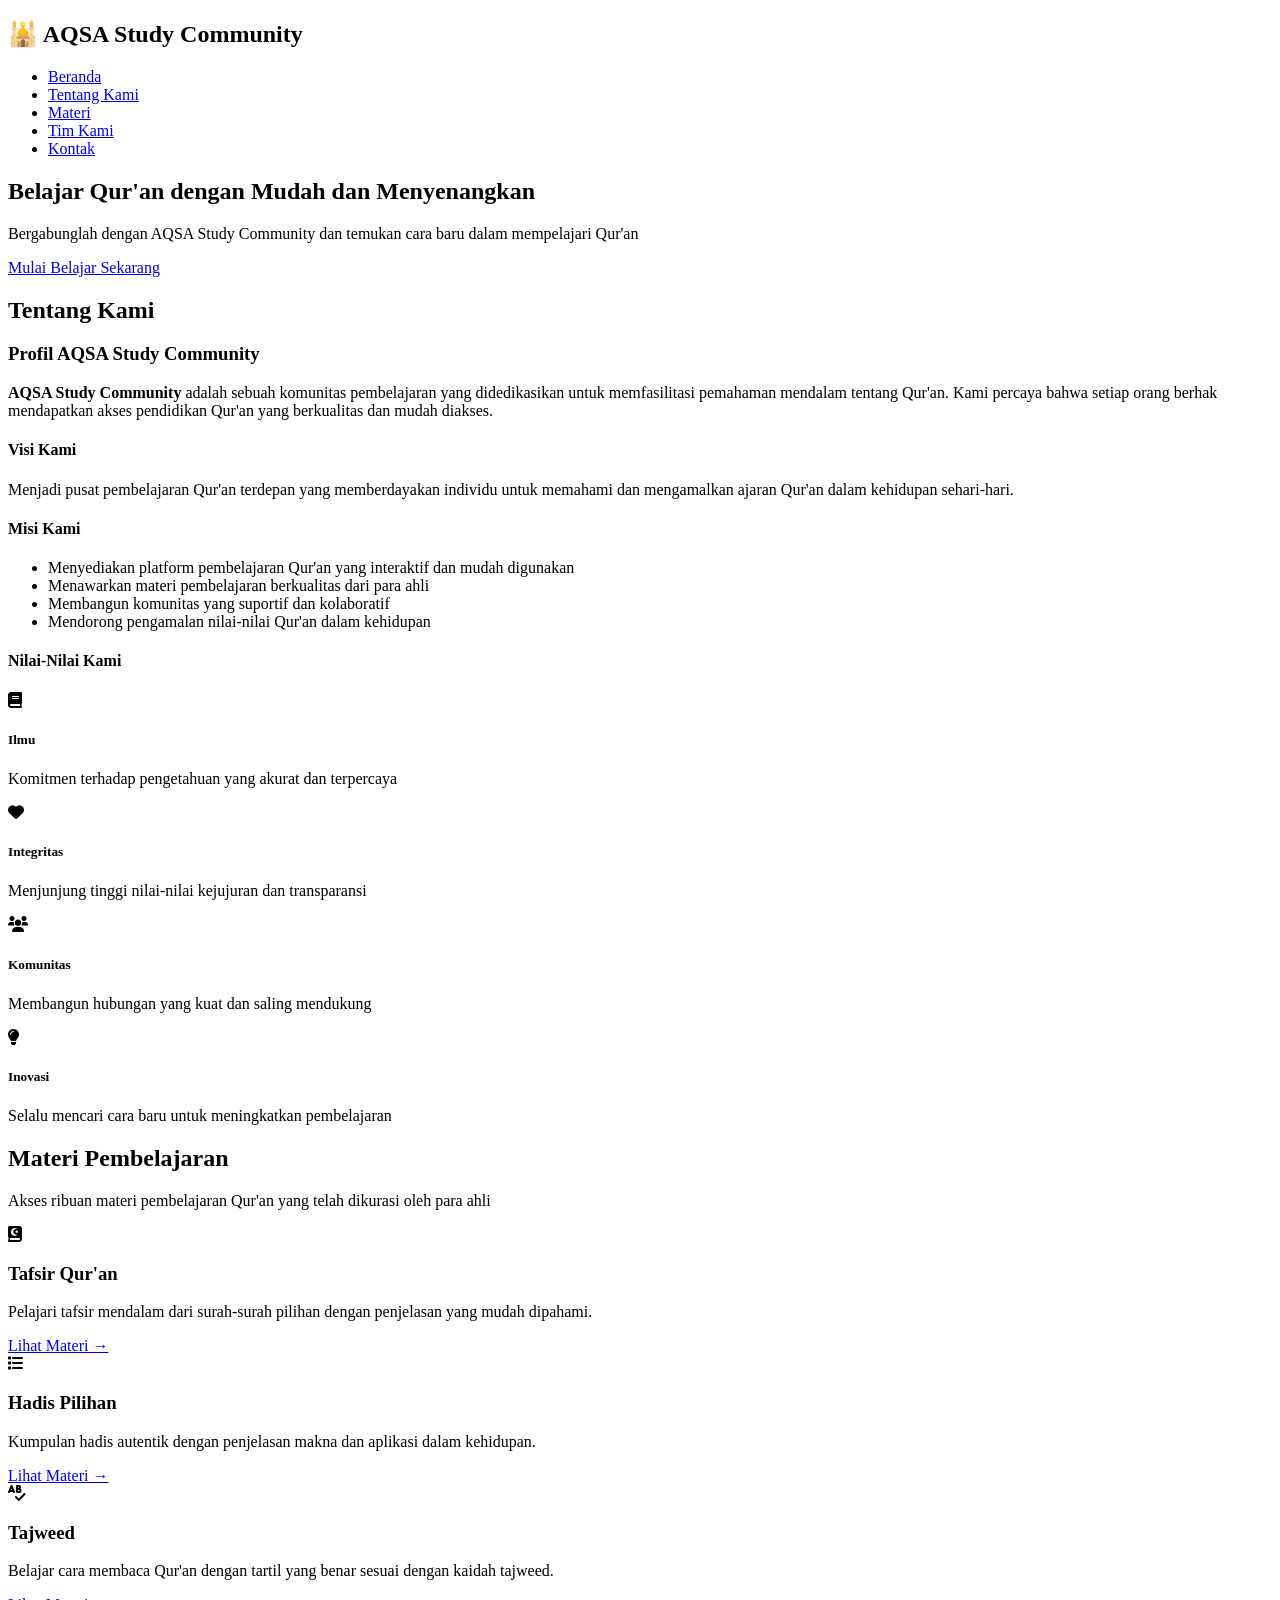
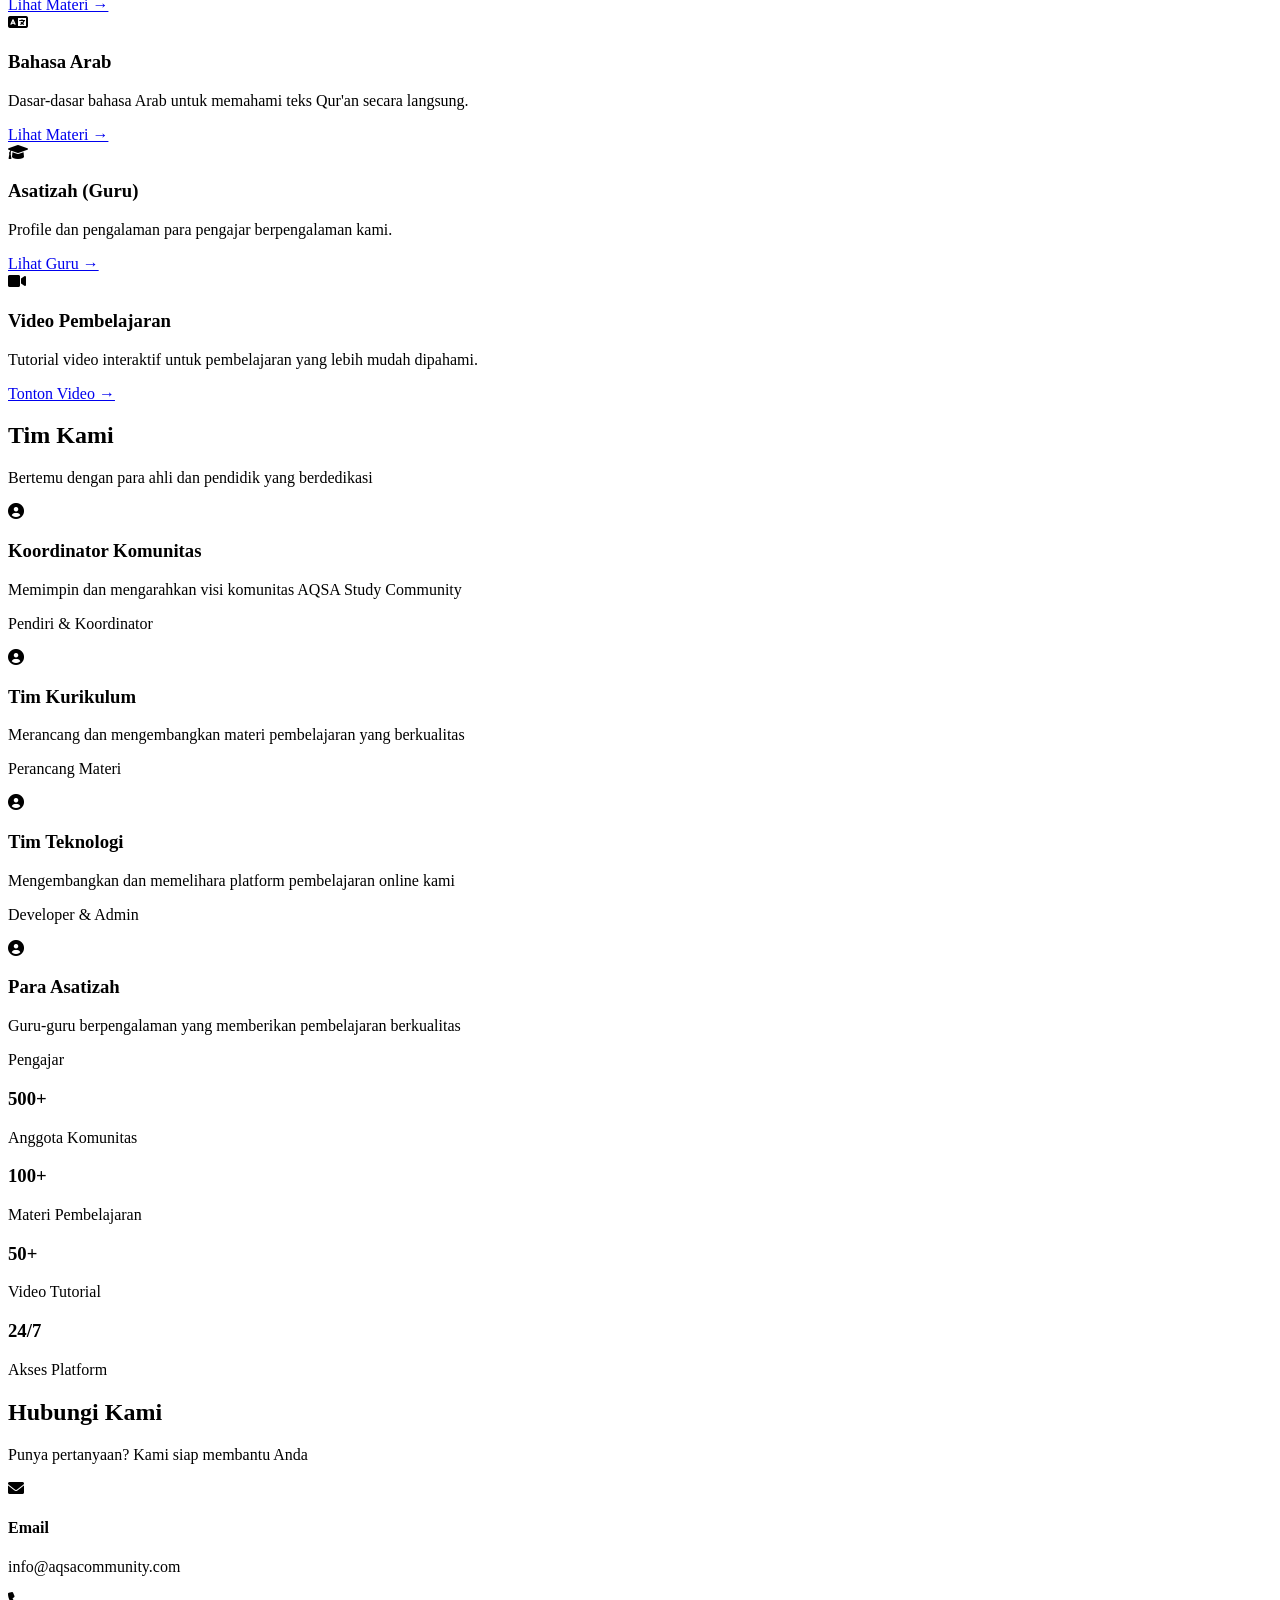
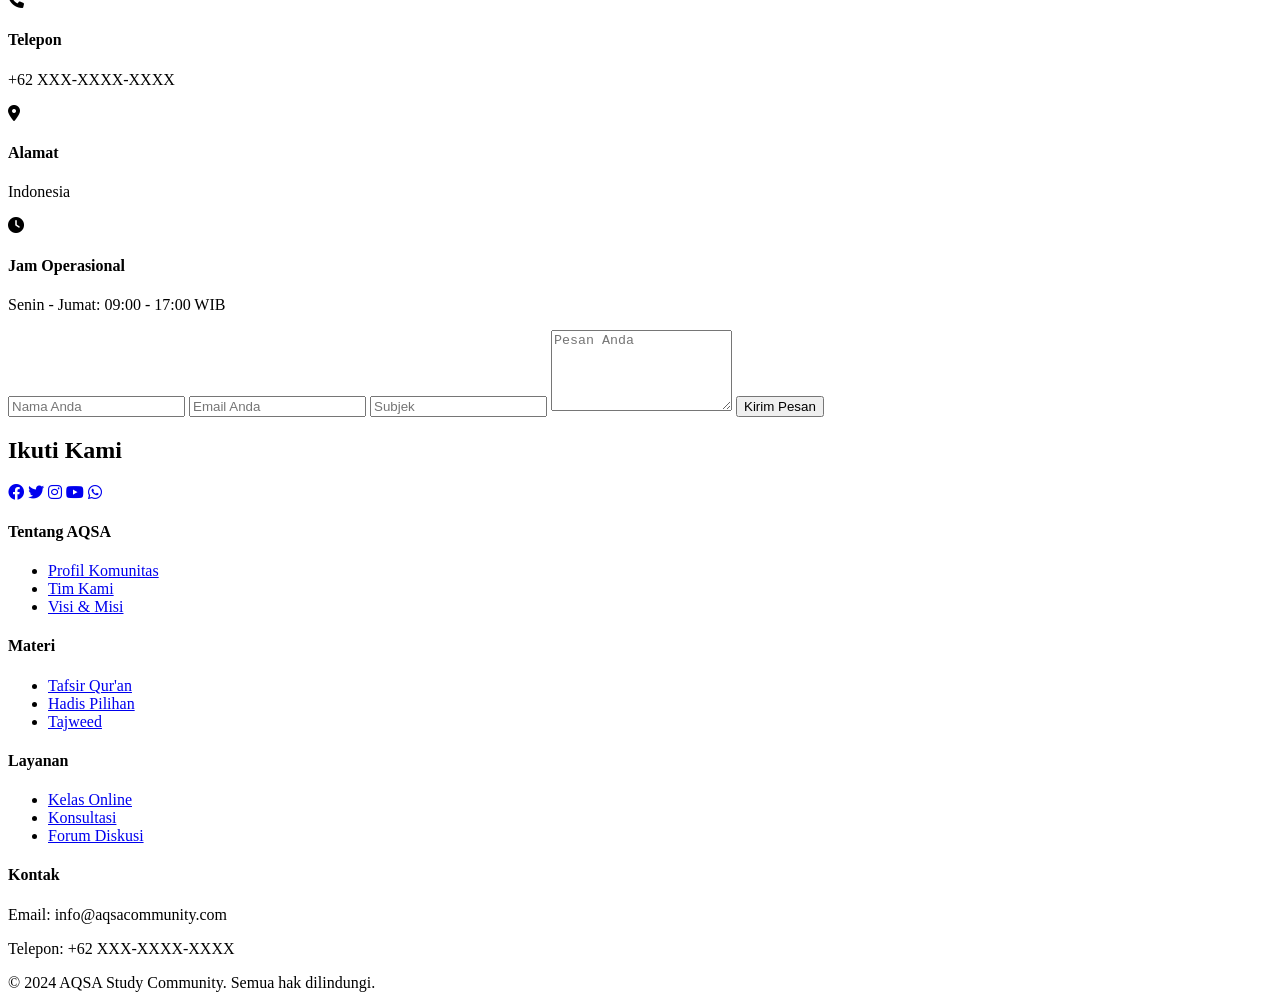
==== index.html @ 03cee6c9 "Create main homepage for Qur'an Learning website" ====
<!DOCTYPE html>
<html lang="id">
<head>
    <meta charset="UTF-8">
    <meta name="viewport" content="width=device-width, initial-scale=1.0">
    <title>AQSA Study Community - Platform Pembelajaran Qur'an</title>
    <link rel="stylesheet" href="styles.css">
    <link rel="stylesheet" href="https://cdnjs.cloudflare.com/ajax/libs/font-awesome/6.0.0/css/all.min.css">
</head>
<body>
    <!-- Navigation -->
    <nav class="navbar">
        <div class="container">
            <div class="logo">
                <h1>🕌 AQSA Study Community</h1>
            </div>
            <ul class="nav-links">
                <li><a href="#home">Beranda</a></li>
                <li><a href="#tentang">Tentang Kami</a></li>
                <li><a href="#materi">Materi</a></li>
                <li><a href="#tim">Tim Kami</a></li>
                <li><a href="#kontak">Kontak</a></li>
            </ul>
            <div class="hamburger">
                <span></span>
                <span></span>
                <span></span>
            </div>
        </div>
    </nav>

    <!-- Hero Section -->
    <section id="home" class="hero">
        <div class="hero-content">
            <h2>Belajar Qur'an dengan Mudah dan Menyenangkan</h2>
            <p>Bergabunglah dengan AQSA Study Community dan temukan cara baru dalam mempelajari Qur'an</p>
            <a href="#materi" class="cta-button">Mulai Belajar Sekarang</a>
        </div>
    </section>

    <!-- About Section -->
    <section id="tentang" class="about">
        <div class="container">
            <h2>Tentang Kami</h2>
            <div class="about-content">
                <div class="about-text">
                    <h3>Profil AQSA Study Community</h3>
                    <p><strong>AQSA Study Community</strong> adalah sebuah komunitas pembelajaran yang didedikasikan untuk memfasilitasi pemahaman mendalam tentang Qur'an. Kami percaya bahwa setiap orang berhak mendapatkan akses pendidikan Qur'an yang berkualitas dan mudah diakses.</p>
                    
                    <h4>Visi Kami</h4>
                    <p>Menjadi pusat pembelajaran Qur'an terdepan yang memberdayakan individu untuk memahami dan mengamalkan ajaran Qur'an dalam kehidupan sehari-hari.</p>
                    
                    <h4>Misi Kami</h4>
                    <ul>
                        <li>Menyediakan platform pembelajaran Qur'an yang interaktif dan mudah digunakan</li>
                        <li>Menawarkan materi pembelajaran berkualitas dari para ahli</li>
                        <li>Membangun komunitas yang suportif dan kolaboratif</li>
                        <li>Mendorong pengamalan nilai-nilai Qur'an dalam kehidupan</li>
                    </ul>

                    <h4>Nilai-Nilai Kami</h4>
                    <div class="values-grid">
                        <div class="value-card">
                            <i class="fas fa-book"></i>
                            <h5>Ilmu</h5>
                            <p>Komitmen terhadap pengetahuan yang akurat dan terpercaya</p>
                        </div>
                        <div class="value-card">
                            <i class="fas fa-heart"></i>
                            <h5>Integritas</h5>
                            <p>Menjunjung tinggi nilai-nilai kejujuran dan transparansi</p>
                        </div>
                        <div class="value-card">
                            <i class="fas fa-users"></i>
                            <h5>Komunitas</h5>
                            <p>Membangun hubungan yang kuat dan saling mendukung</p>
                        </div>
                        <div class="value-card">
                            <i class="fas fa-lightbulb"></i>
                            <h5>Inovasi</h5>
                            <p>Selalu mencari cara baru untuk meningkatkan pembelajaran</p>
                        </div>
                    </div>
                </div>
            </div>
        </div>
    </section>

    <!-- Materials Section -->
    <section id="materi" class="materials">
        <div class="container">
            <h2>Materi Pembelajaran</h2>
            <p class="section-subtitle">Akses ribuan materi pembelajaran Qur'an yang telah dikurasi oleh para ahli</p>
            
            <div class="materials-grid">
                <div class="material-card">
                    <div class="material-icon">
                        <i class="fas fa-quran"></i>
                    </div>
                    <h3>Tafsir Qur'an</h3>
                    <p>Pelajari tafsir mendalam dari surah-surah pilihan dengan penjelasan yang mudah dipahami.</p>
                    <a href="materials/tafsir.html" class="material-link">Lihat Materi →</a>
                </div>

                <div class="material-card">
                    <div class="material-icon">
                        <i class="fas fa-list"></i>
                    </div>
                    <h3>Hadis Pilihan</h3>
                    <p>Kumpulan hadis autentik dengan penjelasan makna dan aplikasi dalam kehidupan.</p>
                    <a href="materials/hadis.html" class="material-link">Lihat Materi →</a>
                </div>

                <div class="material-card">
                    <div class="material-icon">
                        <i class="fas fa-spell-check"></i>
                    </div>
                    <h3>Tajweed</h3>
                    <p>Belajar cara membaca Qur'an dengan tartil yang benar sesuai dengan kaidah tajweed.</p>
                    <a href="materials/tajweed.html" class="material-link">Lihat Materi →</a>
                </div>

                <div class="material-card">
                    <div class="material-icon">
                        <i class="fas fa-language"></i>
                    </div>
                    <h3>Bahasa Arab</h3>
                    <p>Dasar-dasar bahasa Arab untuk memahami teks Qur'an secara langsung.</p>
                    <a href="materials/arabic.html" class="material-link">Lihat Materi →</a>
                </div>

                <div class="material-card">
                    <div class="material-icon">
                        <i class="fas fa-graduation-cap"></i>
                    </div>
                    <h3>Asatizah (Guru)</h3>
                    <p>Profile dan pengalaman para pengajar berpengalaman kami.</p>
                    <a href="materials/teachers.html" class="material-link">Lihat Guru →</a>
                </div>

                <div class="material-card">
                    <div class="material-icon">
                        <i class="fas fa-video"></i>
                    </div>
                    <h3>Video Pembelajaran</h3>
                    <p>Tutorial video interaktif untuk pembelajaran yang lebih mudah dipahami.</p>
                    <a href="materials/videos.html" class="material-link">Tonton Video →</a>
                </div>
            </div>
        </div>
    </section>

    <!-- Team Section -->
    <section id="tim" class="team">
        <div class="container">
            <h2>Tim Kami</h2>
            <p class="section-subtitle">Bertemu dengan para ahli dan pendidik yang berdedikasi</p>
            
            <div class="team-grid">
                <div class="team-card">
                    <div class="team-member-image">
                        <i class="fas fa-user-circle"></i>
                    </div>
                    <h3>Koordinator Komunitas</h3>
                    <p>Memimpin dan mengarahkan visi komunitas AQSA Study Community</p>
                    <p class="role">Pendiri & Koordinator</p>
                </div>

                <div class="team-card">
                    <div class="team-member-image">
                        <i class="fas fa-user-circle"></i>
                    </div>
                    <h3>Tim Kurikulum</h3>
                    <p>Merancang dan mengembangkan materi pembelajaran yang berkualitas</p>
                    <p class="role">Perancang Materi</p>
                </div>

                <div class="team-card">
                    <div class="team-member-image">
                        <i class="fas fa-user-circle"></i>
                    </div>
                    <h3>Tim Teknologi</h3>
                    <p>Mengembangkan dan memelihara platform pembelajaran online kami</p>
                    <p class="role">Developer & Admin</p>
                </div>

                <div class="team-card">
                    <div class="team-member-image">
                        <i class="fas fa-user-circle"></i>
                    </div>
                    <h3>Para Asatizah</h3>
                    <p>Guru-guru berpengalaman yang memberikan pembelajaran berkualitas</p>
                    <p class="role">Pengajar</p>
                </div>
            </div>
        </div>
    </section>

    <!-- Statistics Section -->
    <section class="statistics">
        <div class="container">
            <div class="stat-item">
                <h3>500+</h3>
                <p>Anggota Komunitas</p>
            </div>
            <div class="stat-item">
                <h3>100+</h3>
                <p>Materi Pembelajaran</p>
            </div>
            <div class="stat-item">
                <h3>50+</h3>
                <p>Video Tutorial</p>
            </div>
            <div class="stat-item">
                <h3>24/7</h3>
                <p>Akses Platform</p>
            </div>
        </div>
    </section>

    <!-- Contact Section -->
    <section id="kontak" class="contact">
        <div class="container">
            <h2>Hubungi Kami</h2>
            <p class="section-subtitle">Punya pertanyaan? Kami siap membantu Anda</p>
            
            <div class="contact-content">
                <div class="contact-info">
                    <div class="contact-item">
                        <i class="fas fa-envelope"></i>
                        <div>
                            <h4>Email</h4>
                            <p>info@aqsacommunity.com</p>
                        </div>
                    </div>

                    <div class="contact-item">
                        <i class="fas fa-phone"></i>
                        <div>
                            <h4>Telepon</h4>
                            <p>+62 XXX-XXXX-XXXX</p>
                        </div>
                    </div>

                    <div class="contact-item">
                        <i class="fas fa-map-marker-alt"></i>
                        <div>
                            <h4>Alamat</h4>
                            <p>Indonesia</p>
                        </div>
                    </div>

                    <div class="contact-item">
                        <i class="fas fa-clock"></i>
                        <div>
                            <h4>Jam Operasional</h4>
                            <p>Senin - Jumat: 09:00 - 17:00 WIB</p>
                        </div>
                    </div>
                </div>

                <form class="contact-form">
                    <input type="text" placeholder="Nama Anda" required>
                    <input type="email" placeholder="Email Anda" required>
                    <input type="text" placeholder="Subjek">
                    <textarea placeholder="Pesan Anda" rows="5" required></textarea>
                    <button type="submit" class="submit-btn">Kirim Pesan</button>
                </form>
            </div>
        </div>
    </section>

    <!-- Social Media Section -->
    <section class="social-media">
        <div class="container">
            <h2>Ikuti Kami</h2>
            <div class="social-links">
                <a href="#" class="social-link facebook"><i class="fab fa-facebook"></i></a>
                <a href="#" class="social-link twitter"><i class="fab fa-twitter"></i></a>
                <a href="#" class="social-link instagram"><i class="fab fa-instagram"></i></a>
                <a href="#" class="social-link youtube"><i class="fab fa-youtube"></i></a>
                <a href="#" class="social-link whatsapp"><i class="fab fa-whatsapp"></i></a>
            </div>
        </div>
    </section>

    <!-- Footer -->
    <footer class="footer">
        <div class="container">
            <div class="footer-content">
                <div class="footer-section">
                    <h4>Tentang AQSA</h4>
                    <ul>
                        <li><a href="#tentang">Profil Komunitas</a></li>
                        <li><a href="#tim">Tim Kami</a></li>
                        <li><a href="#">Visi & Misi</a></li>
                    </ul>
                </div>

                <div class="footer-section">
                    <h4>Materi</h4>
                    <ul>
                        <li><a href="materials/tafsir.html">Tafsir Qur'an</a></li>
                        <li><a href="materials/hadis.html">Hadis Pilihan</a></li>
                        <li><a href="materials/tajweed.html">Tajweed</a></li>
                    </ul>
                </div>

                <div class="footer-section">
                    <h4>Layanan</h4>
                    <ul>
                        <li><a href="#">Kelas Online</a></li>
                        <li><a href="#">Konsultasi</a></li>
                        <li><a href="#">Forum Diskusi</a></li>
                    </ul>
                </div>

                <div class="footer-section">
                    <h4>Kontak</h4>
                    <p>Email: info@aqsacommunity.com</p>
                    <p>Telepon: +62 XXX-XXXX-XXXX</p>
                </div>
            </div>

            <div class="footer-bottom">
                <p>&copy; 2024 AQSA Study Community. Semua hak dilindungi.</p>
            </div>
        </div>
    </footer>

    <script src="script.js"></script>
</body>
</html>
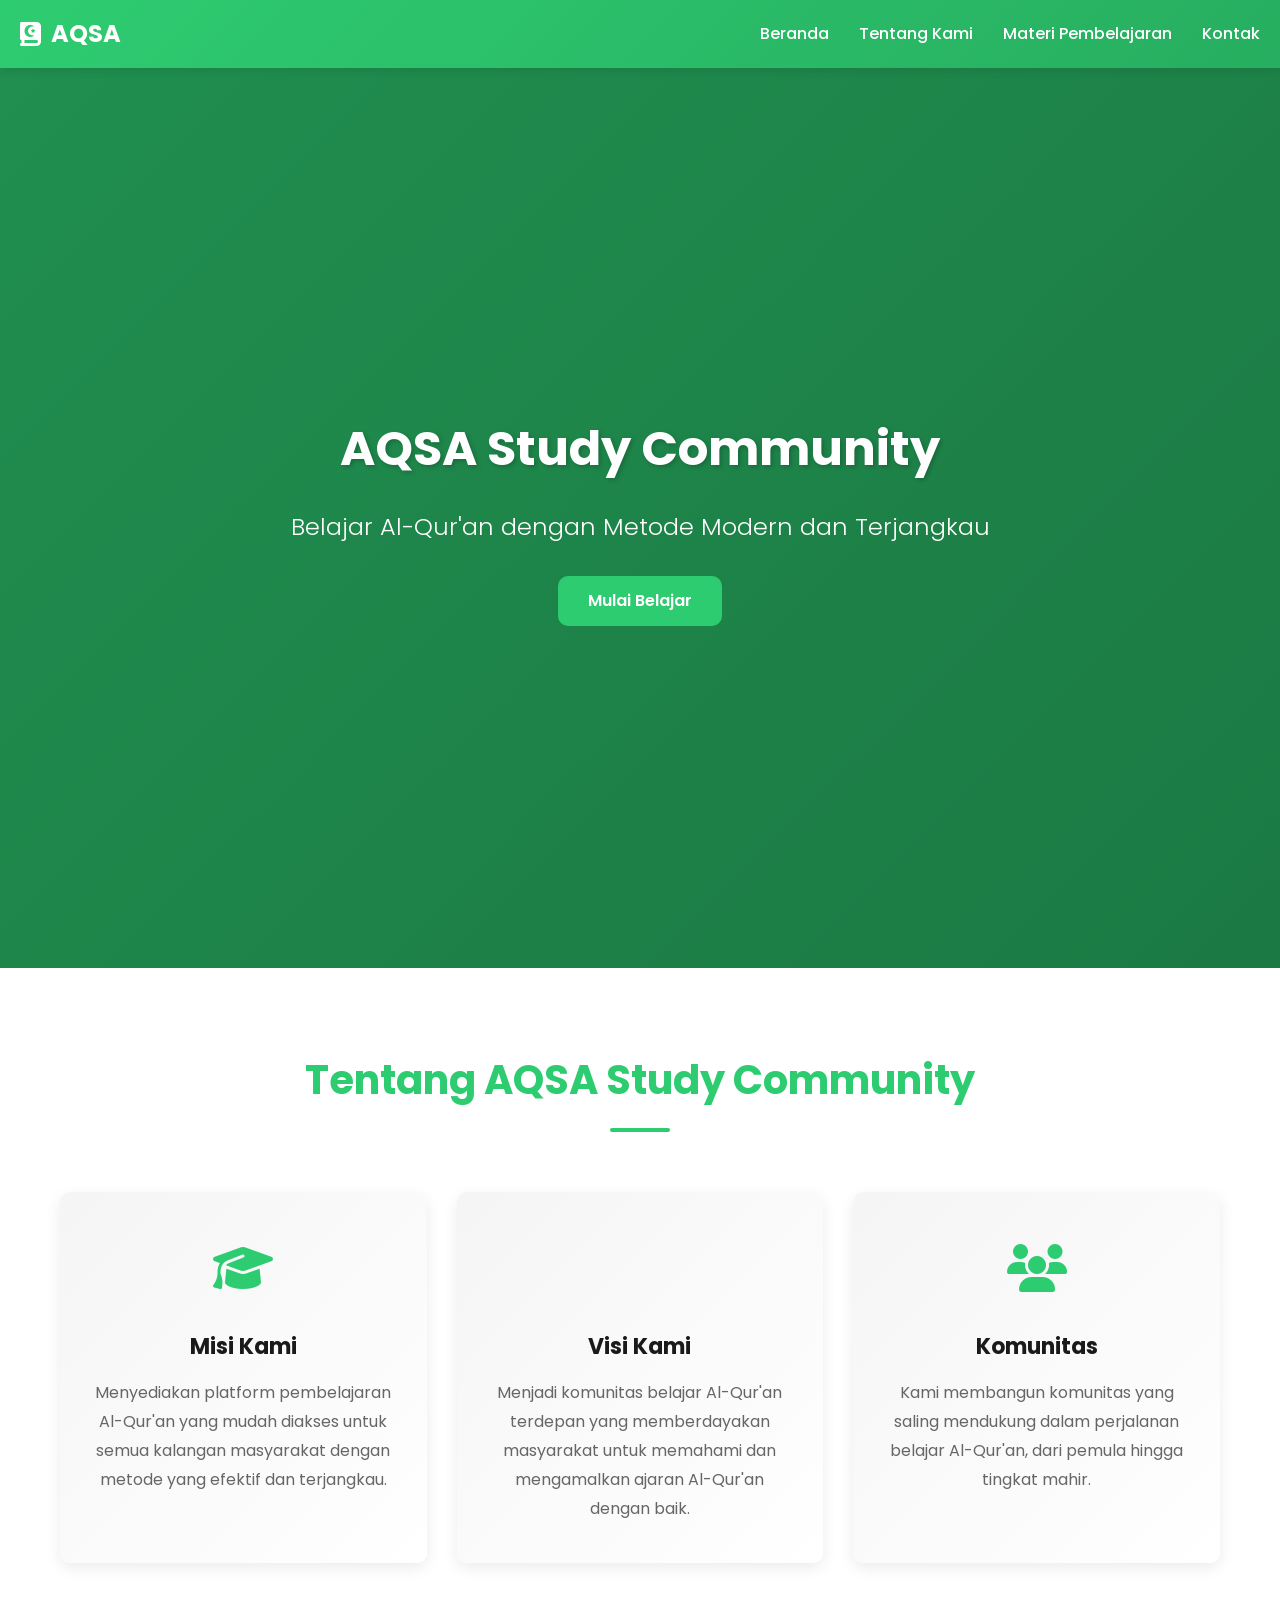
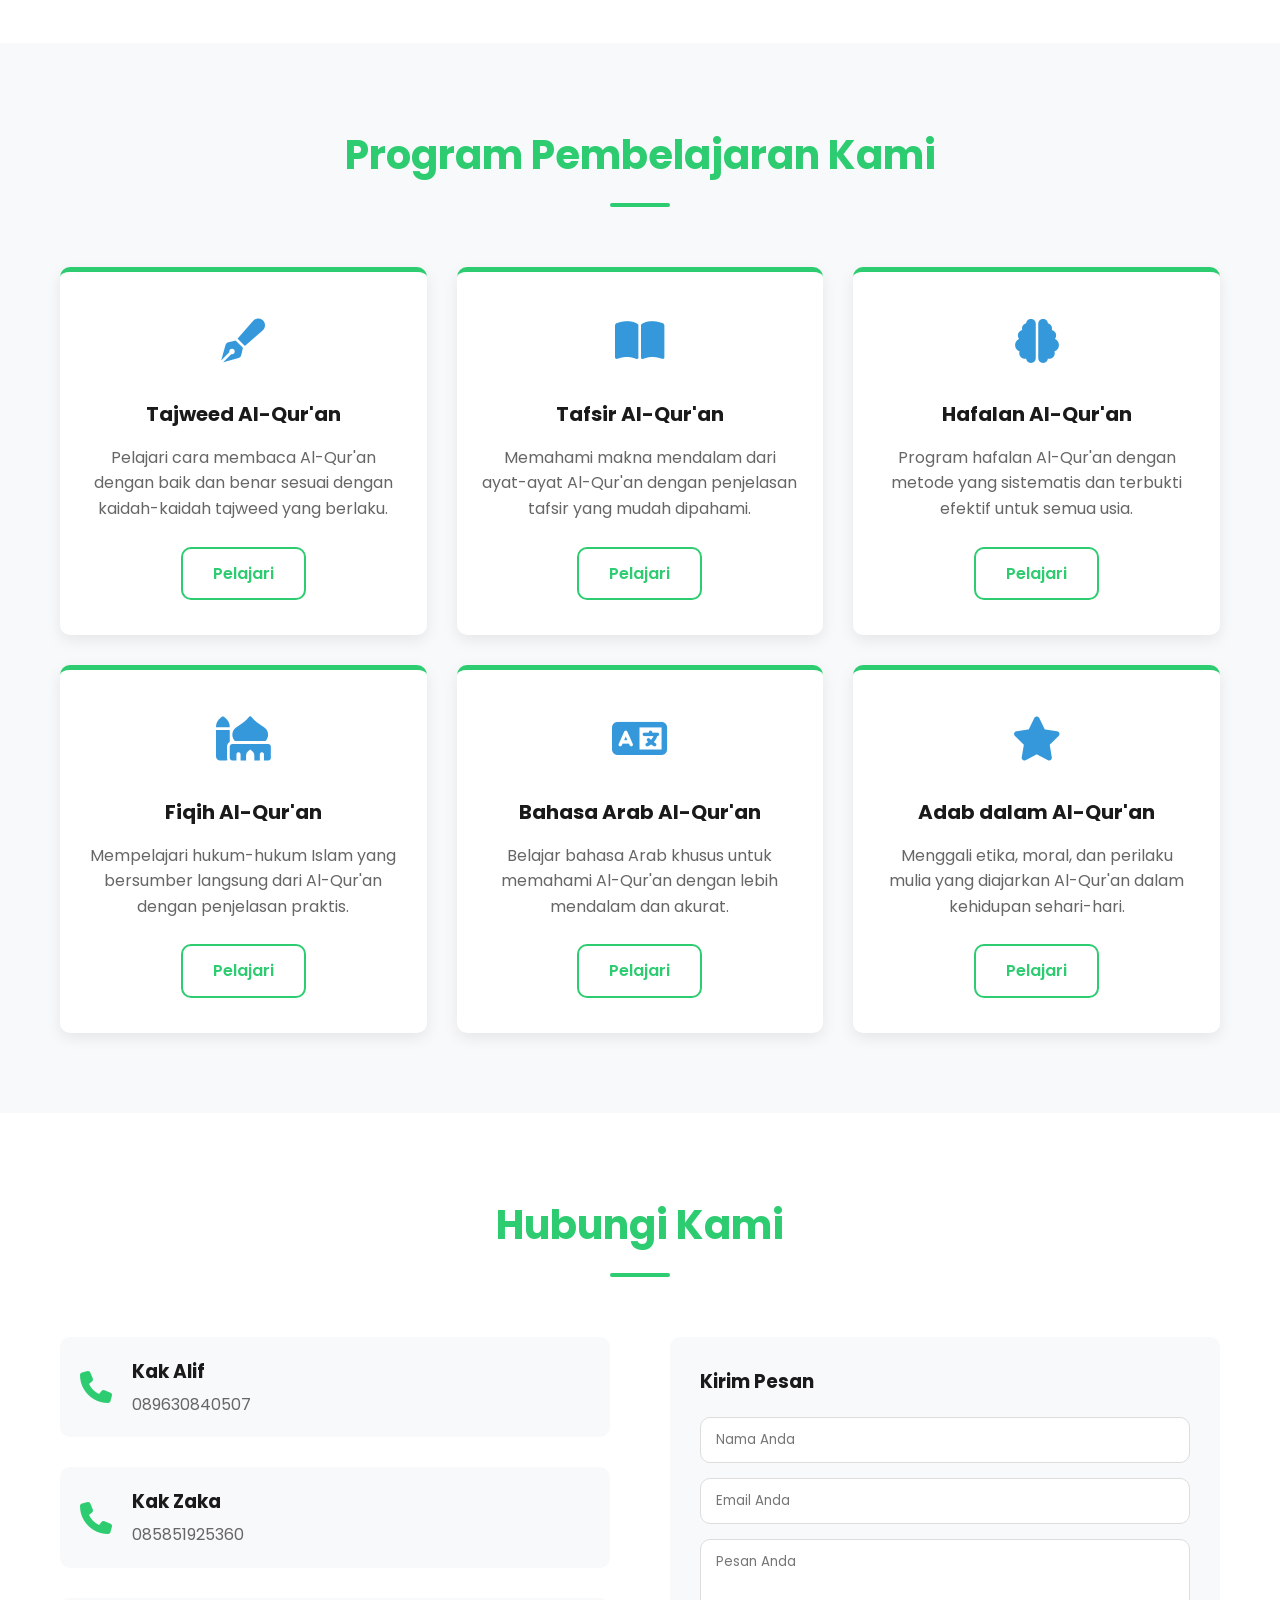
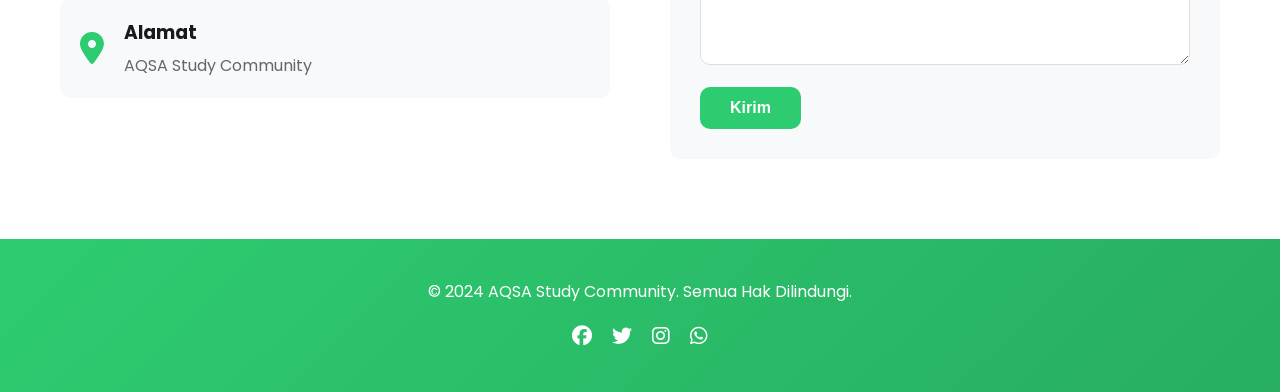
==== commit 1e667907: "Add complete website structure for AQSA Study Community with homepage and learning materials" ====
--- a/index.html
+++ b/index.html
@@ -3,23 +3,24 @@
 <head>
     <meta charset="UTF-8">
     <meta name="viewport" content="width=device-width, initial-scale=1.0">
-    <title>AQSA Study Community - Platform Pembelajaran Qur'an</title>
-    <link rel="stylesheet" href="styles.css">
-    <link rel="stylesheet" href="https://cdnjs.cloudflare.com/ajax/libs/font-awesome/6.0.0/css/all.min.css">
+    <title>AQSA Study Community - Pembelajaran Al-Qur'an Modern</title>
+    <link rel="stylesheet" href="assets/css/style.css">
+    <link rel="stylesheet" href="https://cdnjs.cloudflare.com/ajax/libs/font-awesome/6.4.0/css/all.min.css">
+    <link href="https://fonts.googleapis.com/css2?family=Poppins:wght@300;400;600;700&family=Lora:wght@400;600&display=swap" rel="stylesheet">
 </head>
 <body>
-    <!-- Navigation -->
+    <!-- Navigation Bar -->
     <nav class="navbar">
-        <div class="container">
-            <div class="logo">
-                <h1>🕌 AQSA Study Community</h1>
+        <div class="nav-container">
+            <div class="nav-logo">
+                <i class="fas fa-book-quran"></i>
+                <span>AQSA</span>
             </div>
-            <ul class="nav-links">
-                <li><a href="#home">Beranda</a></li>
-                <li><a href="#tentang">Tentang Kami</a></li>
-                <li><a href="#materi">Materi</a></li>
-                <li><a href="#tim">Tim Kami</a></li>
-                <li><a href="#kontak">Kontak</a></li>
+            <ul class="nav-menu">
+                <li><a href="#home" class="nav-link">Beranda</a></li>
+                <li><a href="#tentang" class="nav-link">Tentang Kami</a></li>
+                <li><a href="#materi" class="nav-link">Materi Pembelajaran</a></li>
+                <li><a href="#kontak" class="nav-link">Kontak</a></li>
             </ul>
             <div class="hamburger">
                 <span></span>
@@ -32,254 +33,143 @@
     <!-- Hero Section -->
     <section id="home" class="hero">
         <div class="hero-content">
-            <h2>Belajar Qur'an dengan Mudah dan Menyenangkan</h2>
-            <p>Bergabunglah dengan AQSA Study Community dan temukan cara baru dalam mempelajari Qur'an</p>
-            <a href="#materi" class="cta-button">Mulai Belajar Sekarang</a>
+            <h1>AQSA Study Community</h1>
+            <p>Belajar Al-Qur'an dengan Metode Modern dan Terjangkau</p>
+            <a href="#materi" class="btn btn-primary">Mulai Belajar</a>
         </div>
+        <div class="hero-overlay"></div>
     </section>
 
-    <!-- About Section -->
-    <section id="tentang" class="about">
+    <!-- Tentang Kami Section -->
+    <section id="tentang" class="tentang">
         <div class="container">
-            <h2>Tentang Kami</h2>
-            <div class="about-content">
-                <div class="about-text">
-                    <h3>Profil AQSA Study Community</h3>
-                    <p><strong>AQSA Study Community</strong> adalah sebuah komunitas pembelajaran yang didedikasikan untuk memfasilitasi pemahaman mendalam tentang Qur'an. Kami percaya bahwa setiap orang berhak mendapatkan akses pendidikan Qur'an yang berkualitas dan mudah diakses.</p>
-                    
-                    <h4>Visi Kami</h4>
-                    <p>Menjadi pusat pembelajaran Qur'an terdepan yang memberdayakan individu untuk memahami dan mengamalkan ajaran Qur'an dalam kehidupan sehari-hari.</p>
-                    
-                    <h4>Misi Kami</h4>
-                    <ul>
-                        <li>Menyediakan platform pembelajaran Qur'an yang interaktif dan mudah digunakan</li>
-                        <li>Menawarkan materi pembelajaran berkualitas dari para ahli</li>
-                        <li>Membangun komunitas yang suportif dan kolaboratif</li>
-                        <li>Mendorong pengamalan nilai-nilai Qur'an dalam kehidupan</li>
-                    </ul>
-
-                    <h4>Nilai-Nilai Kami</h4>
-                    <div class="values-grid">
-                        <div class="value-card">
-                            <i class="fas fa-book"></i>
-                            <h5>Ilmu</h5>
-                            <p>Komitmen terhadap pengetahuan yang akurat dan terpercaya</p>
-                        </div>
-                        <div class="value-card">
-                            <i class="fas fa-heart"></i>
-                            <h5>Integritas</h5>
-                            <p>Menjunjung tinggi nilai-nilai kejujuran dan transparansi</p>
-                        </div>
-                        <div class="value-card">
-                            <i class="fas fa-users"></i>
-                            <h5>Komunitas</h5>
-                            <p>Membangun hubungan yang kuat dan saling mendukung</p>
-                        </div>
-                        <div class="value-card">
-                            <i class="fas fa-lightbulb"></i>
-                            <h5>Inovasi</h5>
-                            <p>Selalu mencari cara baru untuk meningkatkan pembelajaran</p>
-                        </div>
+            <h2>Tentang AQSA Study Community</h2>
+            <div class="tentang-grid">
+                <div class="tentang-card">
+                    <div class="card-icon">
+                        <i class="fas fa-graduation-cap"></i>
                     </div>
+                    <h3>Misi Kami</h3>
+                    <p>Menyediakan platform pembelajaran Al-Qur'an yang mudah diakses untuk semua kalangan masyarakat dengan metode yang efektif dan terjangkau.</p>
+                </div>
+                <div class="tentang-card">
+                    <div class="card-icon">
+                        <i class="fas fa-target"></i>
+                    </div>
+                    <h3>Visi Kami</h3>
+                    <p>Menjadi komunitas belajar Al-Qur'an terdepan yang memberdayakan masyarakat untuk memahami dan mengamalkan ajaran Al-Qur'an dengan baik.</p>
+                </div>
+                <div class="tentang-card">
+                    <div class="card-icon">
+                        <i class="fas fa-users"></i>
+                    </div>
+                    <h3>Komunitas</h3>
+                    <p>Kami membangun komunitas yang saling mendukung dalam perjalanan belajar Al-Qur'an, dari pemula hingga tingkat mahir.</p>
                 </div>
             </div>
         </div>
     </section>
 
-    <!-- Materials Section -->
-    <section id="materi" class="materials">
+    <!-- Materi Pembelajaran Section -->
+    <section id="materi" class="materi">
         <div class="container">
-            <h2>Materi Pembelajaran</h2>
-            <p class="section-subtitle">Akses ribuan materi pembelajaran Qur'an yang telah dikurasi oleh para ahli</p>
-            
-            <div class="materials-grid">
-                <div class="material-card">
-                    <div class="material-icon">
-                        <i class="fas fa-quran"></i>
+            <h2>Program Pembelajaran Kami</h2>
+            <div class="materi-grid">
+                <div class="materi-card">
+                    <div class="materi-icon">
+                        <i class="fas fa-pen-fancy"></i>
                     </div>
-                    <h3>Tafsir Qur'an</h3>
-                    <p>Pelajari tafsir mendalam dari surah-surah pilihan dengan penjelasan yang mudah dipahami.</p>
-                    <a href="materials/tafsir.html" class="material-link">Lihat Materi →</a>
+                    <h3>Tajweed Al-Qur'an</h3>
+                    <p>Pelajari cara membaca Al-Qur'an dengan baik dan benar sesuai dengan kaidah-kaidah tajweed yang berlaku.</p>
+                    <a href="pages/tajweed.html" class="btn btn-secondary">Pelajari</a>
                 </div>
-
-                <div class="material-card">
-                    <div class="material-icon">
-                        <i class="fas fa-list"></i>
+                <div class="materi-card">
+                    <div class="materi-icon">
+                        <i class="fas fa-book-open"></i>
                     </div>
-                    <h3>Hadis Pilihan</h3>
-                    <p>Kumpulan hadis autentik dengan penjelasan makna dan aplikasi dalam kehidupan.</p>
-                    <a href="materials/hadis.html" class="material-link">Lihat Materi →</a>
+                    <h3>Tafsir Al-Qur'an</h3>
+                    <p>Memahami makna mendalam dari ayat-ayat Al-Qur'an dengan penjelasan tafsir yang mudah dipahami.</p>
+                    <a href="pages/tafsir.html" class="btn btn-secondary">Pelajari</a>
                 </div>
-
-                <div class="material-card">
-                    <div class="material-icon">
-                        <i class="fas fa-spell-check"></i>
+                <div class="materi-card">
+                    <div class="materi-icon">
+                        <i class="fas fa-brain"></i>
                     </div>
-                    <h3>Tajweed</h3>
-                    <p>Belajar cara membaca Qur'an dengan tartil yang benar sesuai dengan kaidah tajweed.</p>
-                    <a href="materials/tajweed.html" class="material-link">Lihat Materi →</a>
+                    <h3>Hafalan Al-Qur'an</h3>
+                    <p>Program hafalan Al-Qur'an dengan metode yang sistematis dan terbukti efektif untuk semua usia.</p>
+                    <a href="pages/hafalan.html" class="btn btn-secondary">Pelajari</a>
                 </div>
-
-                <div class="material-card">
-                    <div class="material-icon">
+                <div class="materi-card">
+                    <div class="materi-icon">
+                        <i class="fas fa-mosque"></i>
+                    </div>
+                    <h3>Fiqih Al-Qur'an</h3>
+                    <p>Mempelajari hukum-hukum Islam yang bersumber langsung dari Al-Qur'an dengan penjelasan praktis.</p>
+                    <a href="pages/fiqih.html" class="btn btn-secondary">Pelajari</a>
+                </div>
+                <div class="materi-card">
+                    <div class="materi-icon">
                         <i class="fas fa-language"></i>
                     </div>
-                    <h3>Bahasa Arab</h3>
-                    <p>Dasar-dasar bahasa Arab untuk memahami teks Qur'an secara langsung.</p>
-                    <a href="materials/arabic.html" class="material-link">Lihat Materi →</a>
+                    <h3>Bahasa Arab Al-Qur'an</h3>
+                    <p>Belajar bahasa Arab khusus untuk memahami Al-Qur'an dengan lebih mendalam dan akurat.</p>
+                    <a href="pages/bahasaarab.html" class="btn btn-secondary">Pelajari</a>
                 </div>
-
-                <div class="material-card">
-                    <div class="material-icon">
-                        <i class="fas fa-graduation-cap"></i>
+                <div class="materi-card">
+                    <div class="materi-icon">
+                        <i class="fas fa-star"></i>
                     </div>
-                    <h3>Asatizah (Guru)</h3>
-                    <p>Profile dan pengalaman para pengajar berpengalaman kami.</p>
-                    <a href="materials/teachers.html" class="material-link">Lihat Guru →</a>
-                </div>
-
-                <div class="material-card">
-                    <div class="material-icon">
-                        <i class="fas fa-video"></i>
-                    </div>
-                    <h3>Video Pembelajaran</h3>
-                    <p>Tutorial video interaktif untuk pembelajaran yang lebih mudah dipahami.</p>
-                    <a href="materials/videos.html" class="material-link">Tonton Video →</a>
+                    <h3>Adab dalam Al-Qur'an</h3>
+                    <p>Menggali etika, moral, dan perilaku mulia yang diajarkan Al-Qur'an dalam kehidupan sehari-hari.</p>
+                    <a href="pages/adab.html" class="btn btn-secondary">Pelajari</a>
                 </div>
             </div>
         </div>
     </section>
 
-    <!-- Team Section -->
-    <section id="tim" class="team">
-        <div class="container">
-            <h2>Tim Kami</h2>
-            <p class="section-subtitle">Bertemu dengan para ahli dan pendidik yang berdedikasi</p>
-            
-            <div class="team-grid">
-                <div class="team-card">
-                    <div class="team-member-image">
-                        <i class="fas fa-user-circle"></i>
-                    </div>
-                    <h3>Koordinator Komunitas</h3>
-                    <p>Memimpin dan mengarahkan visi komunitas AQSA Study Community</p>
-                    <p class="role">Pendiri & Koordinator</p>
-                </div>
-
-                <div class="team-card">
-                    <div class="team-member-image">
-                        <i class="fas fa-user-circle"></i>
-                    </div>
-                    <h3>Tim Kurikulum</h3>
-                    <p>Merancang dan mengembangkan materi pembelajaran yang berkualitas</p>
-                    <p class="role">Perancang Materi</p>
-                </div>
-
-                <div class="team-card">
-                    <div class="team-member-image">
-                        <i class="fas fa-user-circle"></i>
-                    </div>
-                    <h3>Tim Teknologi</h3>
-                    <p>Mengembangkan dan memelihara platform pembelajaran online kami</p>
-                    <p class="role">Developer & Admin</p>
-                </div>
-
-                <div class="team-card">
-                    <div class="team-member-image">
-                        <i class="fas fa-user-circle"></i>
-                    </div>
-                    <h3>Para Asatizah</h3>
-                    <p>Guru-guru berpengalaman yang memberikan pembelajaran berkualitas</p>
-                    <p class="role">Pengajar</p>
-                </div>
-            </div>
-        </div>
-    </section>
-
-    <!-- Statistics Section -->
-    <section class="statistics">
-        <div class="container">
-            <div class="stat-item">
-                <h3>500+</h3>
-                <p>Anggota Komunitas</p>
-            </div>
-            <div class="stat-item">
-                <h3>100+</h3>
-                <p>Materi Pembelajaran</p>
-            </div>
-            <div class="stat-item">
-                <h3>50+</h3>
-                <p>Video Tutorial</p>
-            </div>
-            <div class="stat-item">
-                <h3>24/7</h3>
-                <p>Akses Platform</p>
-            </div>
-        </div>
-    </section>
-
-    <!-- Contact Section -->
-    <section id="kontak" class="contact">
+    <!-- Kontak Section -->
+    <section id="kontak" class="kontak">
         <div class="container">
             <h2>Hubungi Kami</h2>
-            <p class="section-subtitle">Punya pertanyaan? Kami siap membantu Anda</p>
-            
-            <div class="contact-content">
-                <div class="contact-info">
-                    <div class="contact-item">
-                        <i class="fas fa-envelope"></i>
-                        <div>
-                            <h4>Email</h4>
-                            <p>info@aqsacommunity.com</p>
+            <div class="kontak-content">
+                <div class="kontak-info">
+                    <div class="info-card">
+                        <div class="info-icon">
+                            <i class="fas fa-phone"></i>
+                        </div>
+                        <div class="info-text">
+                            <h3>Kak Alif</h3>
+                            <p>089630840507</p>
                         </div>
                     </div>
-
-                    <div class="contact-item">
-                        <i class="fas fa-phone"></i>
-                        <div>
-                            <h4>Telepon</h4>
-                            <p>+62 XXX-XXXX-XXXX</p>
+                    <div class="info-card">
+                        <div class="info-icon">
+                            <i class="fas fa-phone"></i>
+                        </div>
+                        <div class="info-text">
+                            <h3>Kak Zaka</h3>
+                            <p>085851925360</p>
                         </div>
                     </div>
-
-                    <div class="contact-item">
-                        <i class="fas fa-map-marker-alt"></i>
-                        <div>
-                            <h4>Alamat</h4>
-                            <p>Indonesia</p>
+                    <div class="info-card">
+                        <div class="info-icon">
+                            <i class="fas fa-map-marker-alt"></i>
                         </div>
-                    </div>
-
-                    <div class="contact-item">
-                        <i class="fas fa-clock"></i>
-                        <div>
-                            <h4>Jam Operasional</h4>
-                            <p>Senin - Jumat: 09:00 - 17:00 WIB</p>
+                        <div class="info-text">
+                            <h3>Alamat</h3>
+                            <p>AQSA Study Community</p>
                         </div>
                     </div>
                 </div>
-
-                <form class="contact-form">
-                    <input type="text" placeholder="Nama Anda" required>
-                    <input type="email" placeholder="Email Anda" required>
-                    <input type="text" placeholder="Subjek">
-                    <textarea placeholder="Pesan Anda" rows="5" required></textarea>
-                    <button type="submit" class="submit-btn">Kirim Pesan</button>
-                </form>
-            </div>
-        </div>
-    </section>
-
-    <!-- Social Media Section -->
-    <section class="social-media">
-        <div class="container">
-            <h2>Ikuti Kami</h2>
-            <div class="social-links">
-                <a href="#" class="social-link facebook"><i class="fab fa-facebook"></i></a>
-                <a href="#" class="social-link twitter"><i class="fab fa-twitter"></i></a>
-                <a href="#" class="social-link instagram"><i class="fab fa-instagram"></i></a>
-                <a href="#" class="social-link youtube"><i class="fab fa-youtube"></i></a>
-                <a href="#" class="social-link whatsapp"><i class="fab fa-whatsapp"></i></a>
+                <div class="kontak-form">
+                    <h3>Kirim Pesan</h3>
+                    <form>
+                        <input type="text" placeholder="Nama Anda" required>
+                        <input type="email" placeholder="Email Anda" required>
+                        <textarea placeholder="Pesan Anda" rows="5" required></textarea>
+                        <button type="submit" class="btn btn-primary">Kirim</button>
+                    </form>
+                </div>
             </div>
         </div>
     </section>
@@ -287,47 +177,16 @@
     <!-- Footer -->
     <footer class="footer">
         <div class="container">
-            <div class="footer-content">
-                <div class="footer-section">
-                    <h4>Tentang AQSA</h4>
-                    <ul>
-                        <li><a href="#tentang">Profil Komunitas</a></li>
-                        <li><a href="#tim">Tim Kami</a></li>
-                        <li><a href="#">Visi & Misi</a></li>
-                    </ul>
-                </div>
-
-                <div class="footer-section">
-                    <h4>Materi</h4>
-                    <ul>
-                        <li><a href="materials/tafsir.html">Tafsir Qur'an</a></li>
-                        <li><a href="materials/hadis.html">Hadis Pilihan</a></li>
-                        <li><a href="materials/tajweed.html">Tajweed</a></li>
-                    </ul>
-                </div>
-
-                <div class="footer-section">
-                    <h4>Layanan</h4>
-                    <ul>
-                        <li><a href="#">Kelas Online</a></li>
-                        <li><a href="#">Konsultasi</a></li>
-                        <li><a href="#">Forum Diskusi</a></li>
-                    </ul>
-                </div>
-
-                <div class="footer-section">
-                    <h4>Kontak</h4>
-                    <p>Email: info@aqsacommunity.com</p>
-                    <p>Telepon: +62 XXX-XXXX-XXXX</p>
-                </div>
-            </div>
-
-            <div class="footer-bottom">
-                <p>&copy; 2024 AQSA Study Community. Semua hak dilindungi.</p>
+            <p>&copy; 2024 AQSA Study Community. Semua Hak Dilindungi.</p>
+            <div class="social-links">
+                <a href="#"><i class="fab fa-facebook"></i></a>
+                <a href="#"><i class="fab fa-twitter"></i></a>
+                <a href="#"><i class="fab fa-instagram"></i></a>
+                <a href="#"><i class="fab fa-whatsapp"></i></a>
             </div>
         </div>
     </footer>
 
-    <script src="script.js"></script>
+    <script src="assets/js/script.js"></script>
 </body>
-</html>
+</html>
--- a/assets/css/style.css
+++ b/assets/css/style.css
@@ -0,0 +1,457 @@
+* {
+    margin: 0;
+    padding: 0;
+    box-sizing: border-box;
+}
+
+:root {
+    --primary-color: #2ecc71;
+    --secondary-color: #27ae60;
+    --dark-color: #1a1a1a;
+    --light-color: #ecf0f1;
+    --accent-color: #3498db;
+    --text-color: #333;
+    --border-radius: 10px;
+    --transition: all 0.3s ease;
+}
+
+body {
+    font-family: 'Poppins', sans-serif;
+    color: var(--text-color);
+    line-height: 1.6;
+    background-color: #f8f9fa;
+}
+
+.container {
+    max-width: 1200px;
+    margin: 0 auto;
+    padding: 0 20px;
+}
+
+/* Navigation Bar */
+.navbar {
+    background: linear-gradient(135deg, var(--primary-color) 0%, var(--secondary-color) 100%);
+    padding: 15px 0;
+    position: sticky;
+    top: 0;
+    z-index: 100;
+    box-shadow: 0 2px 10px rgba(0,0,0,0.1);
+}
+
+.nav-container {
+    display: flex;
+    justify-content: space-between;
+    align-items: center;
+    padding: 0 20px;
+}
+
+.nav-logo {
+    font-size: 24px;
+    font-weight: 700;
+    color: white;
+    cursor: pointer;
+    display: flex;
+    align-items: center;
+    gap: 10px;
+}
+
+.nav-menu {
+    display: flex;
+    list-style: none;
+    gap: 30px;
+}
+
+.nav-link {
+    color: white;
+    text-decoration: none;
+    font-weight: 500;
+    transition: var(--transition);
+    position: relative;
+}
+
+.nav-link:hover {
+    transform: translateY(-2px);
+}
+
+.nav-link::after {
+    content: '';
+    position: absolute;
+    bottom: -5px;
+    left: 0;
+    width: 0;
+    height: 2px;
+    background: white;
+    transition: var(--transition);
+}
+
+.nav-link:hover::after {
+    width: 100%;
+}
+
+.hamburger {
+    display: none;
+    flex-direction: column;
+    cursor: pointer;
+}
+
+.hamburger span {
+    width: 25px;
+    height: 3px;
+    background: white;
+    margin: 5px 0;
+    transition: var(--transition);
+}
+
+/* Hero Section */
+.hero {
+    min-height: 100vh;
+    display: flex;
+    align-items: center;
+    justify-content: center;
+    background: linear-gradient(135deg, var(--primary-color) 0%, var(--secondary-color) 100%);
+    position: relative;
+    overflow: hidden;
+    color: white;
+    text-align: center;
+}
+
+.hero-overlay {
+    position: absolute;
+    top: 0;
+    left: 0;
+    right: 0;
+    bottom: 0;
+    background: rgba(0,0,0,0.3);
+}
+
+.hero-content {
+    position: relative;
+    z-index: 2;
+    animation: slideUp 1s ease;
+}
+
+.hero h1 {
+    font-size: 48px;
+    margin-bottom: 20px;
+    font-weight: 700;
+    text-shadow: 2px 2px 4px rgba(0,0,0,0.2);
+}
+
+.hero p {
+    font-size: 24px;
+    margin-bottom: 30px;
+    font-weight: 300;
+}
+
+@keyframes slideUp {
+    from {
+        opacity: 0;
+        transform: translateY(30px);
+    }
+    to {
+        opacity: 1;
+        transform: translateY(0);
+    }
+}
+
+/* Buttons */
+.btn {
+    display: inline-block;
+    padding: 12px 30px;
+    border: none;
+    border-radius: var(--border-radius);
+    font-size: 16px;
+    font-weight: 600;
+    cursor: pointer;
+    transition: var(--transition);
+    text-decoration: none;
+    text-align: center;
+}
+
+.btn-primary {
+    background: var(--primary-color);
+    color: white;
+}
+
+.btn-primary:hover {
+    background: var(--secondary-color);
+    transform: translateY(-3px);
+    box-shadow: 0 10px 20px rgba(46, 204, 113, 0.3);
+}
+
+.btn-secondary {
+    background: white;
+    color: var(--primary-color);
+    border: 2px solid var(--primary-color);
+}
+
+.btn-secondary:hover {
+    background: var(--primary-color);
+    color: white;
+}
+
+/* Tentang Kami Section */
+.tentang {
+    padding: 80px 0;
+    background: white;
+}
+
+.tentang h2,
+.materi h2,
+.kontak h2 {
+    font-size: 40px;
+    text-align: center;
+    margin-bottom: 60px;
+    color: var(--primary-color);
+    position: relative;
+    padding-bottom: 20px;
+}
+
+.tentang h2::after,
+.materi h2::after,
+.kontak h2::after {
+    content: '';
+    position: absolute;
+    bottom: 0;
+    left: 50%;
+    transform: translateX(-50%);
+    width: 60px;
+    height: 4px;
+    background: var(--primary-color);
+    border-radius: 2px;
+}
+
+.tentang-grid {
+    display: grid;
+    grid-template-columns: repeat(auto-fit, minmax(300px, 1fr));
+    gap: 30px;
+}
+
+.tentang-card {
+    background: linear-gradient(135deg, #f5f5f5 0%, white 100%);
+    padding: 40px 30px;
+    border-radius: var(--border-radius);
+    text-align: center;
+    transition: var(--transition);
+    box-shadow: 0 5px 15px rgba(0,0,0,0.08);
+}
+
+.tentang-card:hover {
+    transform: translateY(-10px);
+    box-shadow: 0 15px 30px rgba(46, 204, 113, 0.2);
+}
+
+.card-icon {
+    font-size: 48px;
+    color: var(--primary-color);
+    margin-bottom: 20px;
+}
+
+.tentang-card h3 {
+    font-size: 22px;
+    margin-bottom: 15px;
+    color: var(--dark-color);
+}
+
+.tentang-card p {
+    color: #666;
+    line-height: 1.8;
+}
+
+/* Materi Section */
+.materi {
+    padding: 80px 0;
+    background: #f8f9fa;
+}
+
+.materi-grid {
+    display: grid;
+    grid-template-columns: repeat(auto-fit, minmax(280px, 1fr));
+    gap: 30px;
+}
+
+.materi-card {
+    background: white;
+    padding: 35px 25px;
+    border-radius: var(--border-radius);
+    text-align: center;
+    transition: var(--transition);
+    box-shadow: 0 5px 15px rgba(0,0,0,0.08);
+    border-top: 5px solid var(--primary-color);
+}
+
+.materi-card:hover {
+    transform: translateY(-10px);
+    box-shadow: 0 15px 30px rgba(46, 204, 113, 0.2);
+}
+
+.materi-icon {
+    font-size: 44px;
+    color: var(--accent-color);
+    margin-bottom: 20px;
+}
+
+.materi-card h3 {
+    font-size: 20px;
+    margin-bottom: 15px;
+    color: var(--dark-color);
+}
+
+.materi-card p {
+    color: #666;
+    margin-bottom: 25px;
+    line-height: 1.6;
+}
+
+/* Kontak Section */
+.kontak {
+    padding: 80px 0;
+    background: white;
+}
+
+.kontak-content {
+    display: grid;
+    grid-template-columns: 1fr 1fr;
+    gap: 60px;
+    margin-top: 40px;
+}
+
+.info-card {
+    display: flex;
+    gap: 20px;
+    margin-bottom: 30px;
+    padding: 20px;
+    background: #f8f9fa;
+    border-radius: var(--border-radius);
+    transition: var(--transition);
+}
+
+.info-card:hover {
+    background: var(--light-color);
+    transform: translateX(10px);
+}
+
+.info-icon {
+    font-size: 32px;
+    color: var(--primary-color);
+    display: flex;
+    align-items: center;
+}
+
+.info-text h3 {
+    color: var(--dark-color);
+    margin-bottom: 5px;
+}
+
+.info-text p {
+    color: #666;
+}
+
+.kontak-form {
+    background: #f8f9fa;
+    padding: 30px;
+    border-radius: var(--border-radius);
+}
+
+.kontak-form h3 {
+    margin-bottom: 20px;
+    color: var(--dark-color);
+}
+
+.kontak-form input,
+.kontak-form textarea {
+    width: 100%;
+    padding: 12px 15px;
+    margin-bottom: 15px;
+    border: 1px solid #ddd;
+    border-radius: var(--border-radius);
+    font-family: 'Poppins', sans-serif;
+    transition: var(--transition);
+}
+
+.kontak-form input:focus,
+.kontak-form textarea:focus {
+    outline: none;
+    border-color: var(--primary-color);
+    box-shadow: 0 0 5px rgba(46, 204, 113, 0.2);
+}
+
+/* Footer */
+.footer {
+    background: linear-gradient(135deg, var(--primary-color) 0%, var(--secondary-color) 100%);
+    color: white;
+    padding: 40px 0;
+    text-align: center;
+}
+
+.social-links {
+    margin-top: 15px;
+    display: flex;
+    justify-content: center;
+    gap: 20px;
+}
+
+.social-links a {
+    color: white;
+    font-size: 20px;
+    transition: var(--transition);
+}
+
+.social-links a:hover {
+    transform: scale(1.2) rotate(5deg);
+}
+
+/* Responsive Design */
+@media (max-width: 768px) {
+    .nav-menu {
+        display: none;
+    }
+    
+    .hamburger {
+        display: flex;
+    }
+    
+    .hero h1 {
+        font-size: 32px;
+    }
+    
+    .hero p {
+        font-size: 18px;
+    }
+    
+    .tentang h2,
+    .materi h2,
+    .kontak h2 {
+        font-size: 30px;
+        margin-bottom: 40px;
+    }
+    
+    .kontak-content {
+        grid-template-columns: 1fr;
+        gap: 30px;
+    }
+    
+    .tentang-grid,
+    .materi-grid {
+        grid-template-columns: 1fr;
+    }
+}
+
+@media (max-width: 480px) {
+    .nav-logo {
+        font-size: 20px;
+    }
+    
+    .hero h1 {
+        font-size: 24px;
+    }
+    
+    .hero p {
+        font-size: 16px;
+    }
+    
+    .btn {
+        padding: 10px 20px;
+        font-size: 14px;
+    }
+}
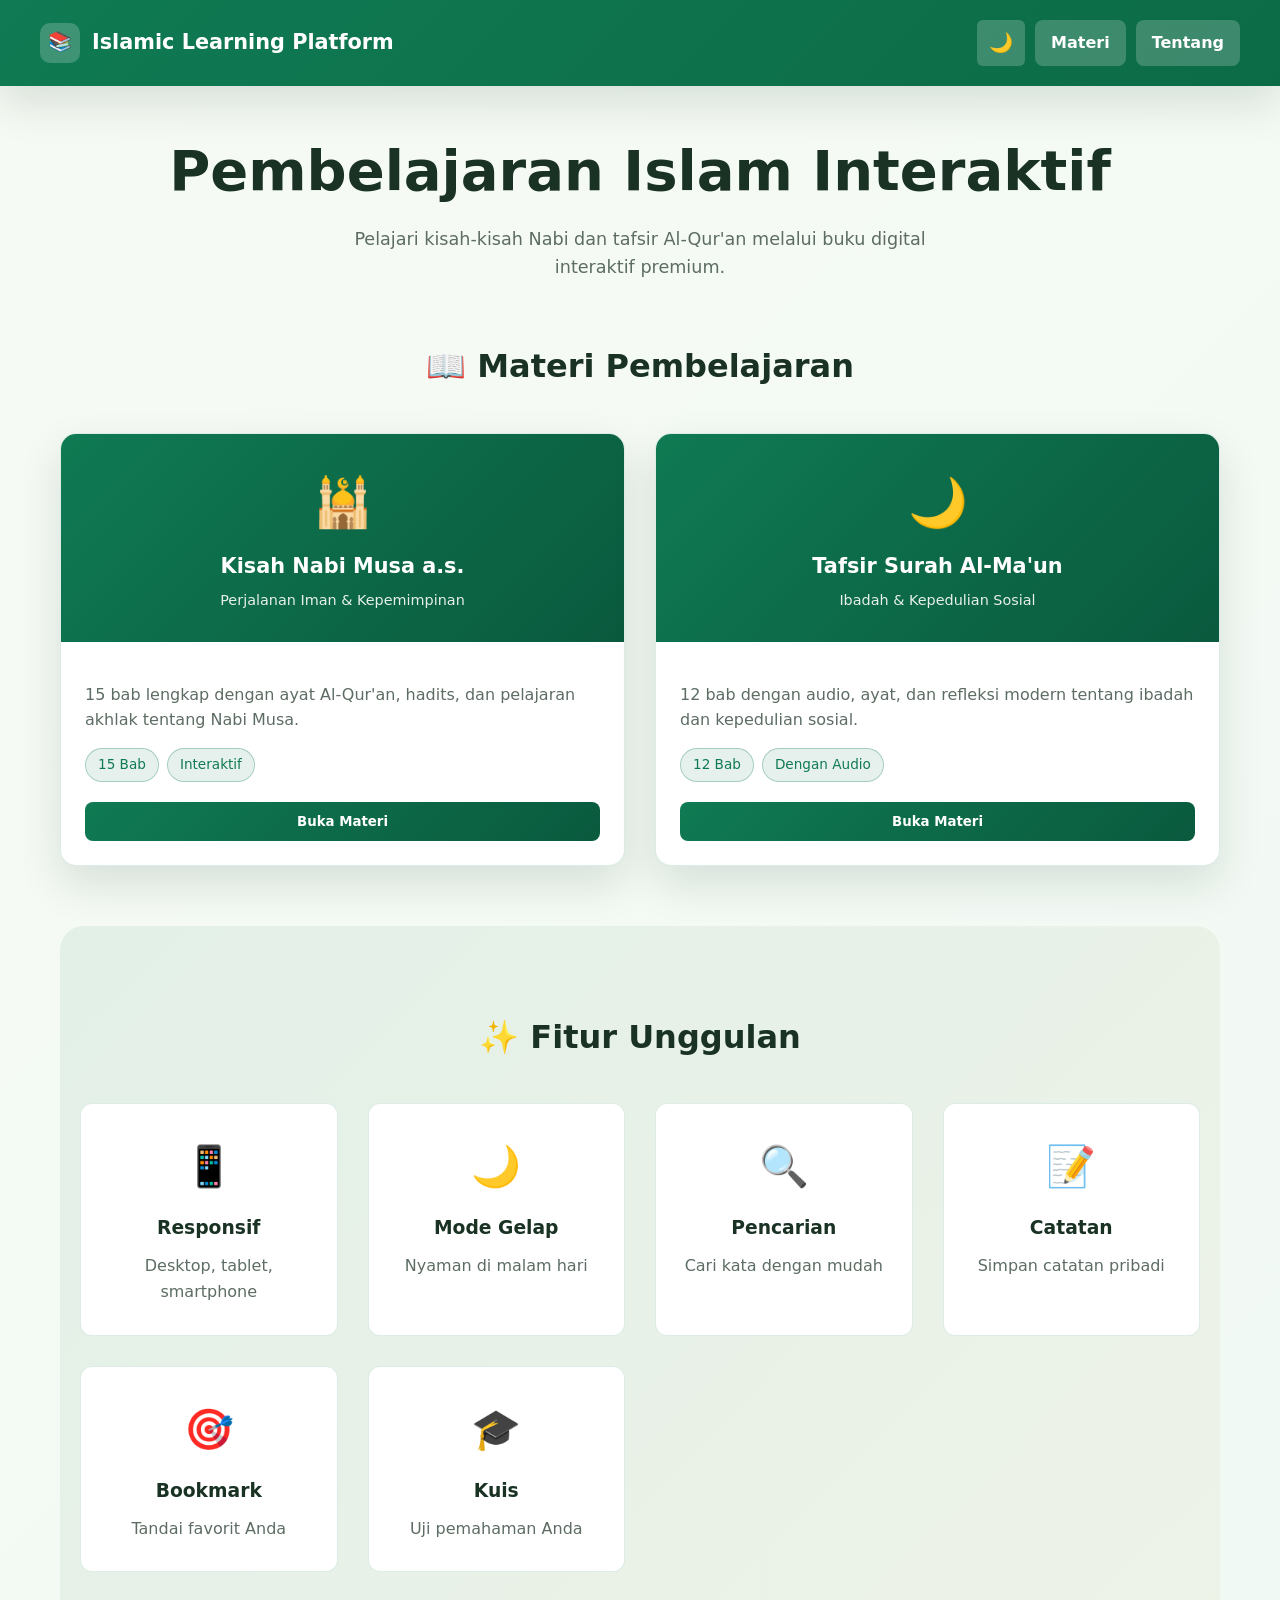
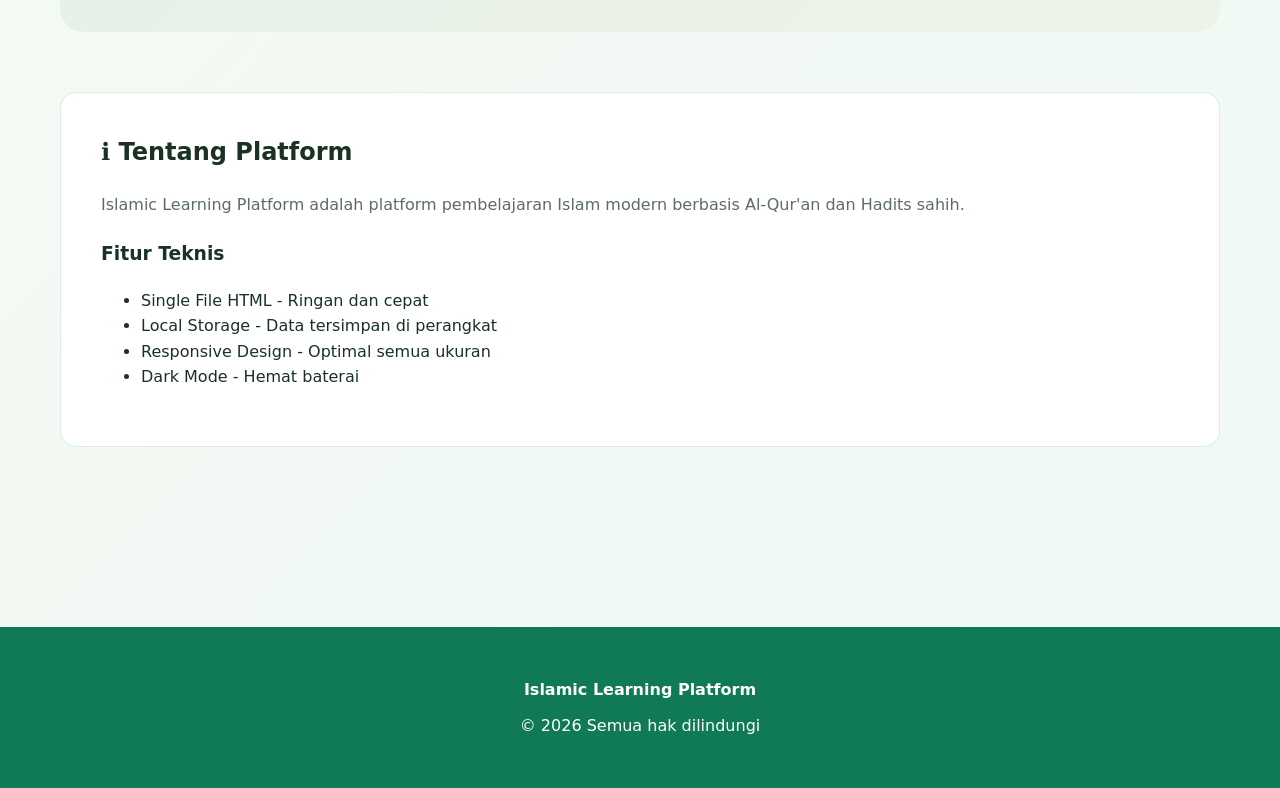
==== commit 3bb99b67: "Update index.html" ====
--- a/index.html
+++ b/index.html
@@ -1,192 +1,120 @@
 <!DOCTYPE html>
 <html lang="id">
 <head>
-    <meta charset="UTF-8">
-    <meta name="viewport" content="width=device-width, initial-scale=1.0">
-    <title>AQSA Study Community - Pembelajaran Al-Qur'an Modern</title>
-    <link rel="stylesheet" href="assets/css/style.css">
-    <link rel="stylesheet" href="https://cdnjs.cloudflare.com/ajax/libs/font-awesome/6.4.0/css/all.min.css">
-    <link href="https://fonts.googleapis.com/css2?family=Poppins:wght@300;400;600;700&family=Lora:wght@400;600&display=swap" rel="stylesheet">
+<meta charset="UTF-8">
+<meta name="viewport" content="width=device-width, initial-scale=1.0">
+<title>Islamic Learning Platform</title>
+<meta name="description" content="Platform pembelajaran Islam interaktif">
+<meta name="theme-color" content="#0f7a53">
+<style>
+*{box-sizing:border-box}:root{--primary:#0f7a53;--primary-dark:#0a5a3e;--secondary:#c7a65a;--bg:#f6faf4;--bg-dark:#08130d;--text:#193223;--text-light:#5d6d63;--card-bg:#fff;--border:rgba(15,122,83,.14);--shadow:0 18px 44px rgba(11,41,24,.12)}html{scroll-behavior:smooth}body{margin:0;font-family:"Comic Sans MS","Trebuchet MS",system-ui,sans-serif;background:linear-gradient(135deg,var(--bg) 0%,#f0f9f4 100%);color:var(--text);line-height:1.6;overflow-x:hidden}body.dark{background:linear-gradient(135deg,var(--bg-dark) 0%,#0e1c14 100%);color:#eef6ef;--text:#eef6ef;--card-bg:#112218;--border:rgba(229,247,233,.11)}a{color:inherit;text-decoration:none}img{max-width:100%;display:block}button{font-family:inherit;cursor:pointer}header{background:linear-gradient(135deg,var(--primary) 0%,#0c6b47 100%);color:white;padding:20px;box-shadow:var(--shadow);position:sticky;top:0;z-index:100}.header-container{max-width:1200px;margin:0 auto;display:flex;justify-content:space-between;align-items:center;gap:20px;flex-wrap:wrap}.brand{display:flex;align-items:center;gap:12px;font-size:1.3rem;font-weight:700}.brand-icon{width:40px;height:40px;background:rgba(255,255,255,.2);border-radius:10px;display:grid;place-items:center;font-size:1.2rem}.header-actions{display:flex;gap:10px}.btn{padding:10px 16px;border:none;border-radius:8px;background:rgba(255,255,255,.2);color:white;font-weight:600;transition:all .3s;cursor:pointer}.btn:hover{background:rgba(255,255,255,.3);transform:translateY(-2px)}.container{max-width:1200px;margin:0 auto;padding:40px 20px}.hero{text-align:center;margin-bottom:60px;animation:fadeIn .8s ease-in}.hero h1{font-size:clamp(2rem,5vw,3.5rem);margin:0 0 10px;color:var(--text)}.hero p{font-size:1.1rem;color:var(--text-light);max-width:600px;margin:0 auto 30px}.materials-section h2{text-align:center;font-size:2rem;margin-bottom:40px;color:var(--text)}.materials-grid{display:grid;grid-template-columns:repeat(auto-fit,minmax(320px,1fr));gap:30px;margin-bottom:60px}.material-card{background:var(--card-bg);border:1px solid var(--border);border-radius:16px;overflow:hidden;box-shadow:var(--shadow);transition:all .3s;display:flex;flex-direction:column}.material-card:hover{transform:translateY(-8px);box-shadow:0 24px 54px rgba(11,41,24,.2)}.material-header{background:linear-gradient(135deg,var(--primary),var(--primary-dark));color:white;padding:30px 20px;text-align:center;min-height:120px;display:flex;flex-direction:column;justify-content:center;align-items:center}.material-icon{font-size:3rem;margin-bottom:10px}.material-title{font-size:1.3rem;font-weight:700;margin:0}.material-subtitle{font-size:.9rem;opacity:.9;margin:5px 0 0}.material-content{padding:24px;flex:1;display:flex;flex-direction:column}.material-desc{color:var(--text-light);margin-bottom:15px;flex:1}.material-meta{display:flex;flex-wrap:wrap;gap:8px;margin-bottom:20px}.badge{display:inline-block;padding:5px 12px;background:rgba(15,122,83,.1);border:1px solid rgba(15,122,83,.3);border-radius:20px;font-size:.85rem;color:var(--primary)}.material-actions{display:grid;gap:10px}.btn-access{padding:12px 16px;background:linear-gradient(135deg,var(--primary),var(--primary-dark));color:white;border:none;border-radius:8px;font-weight:600;cursor:pointer;transition:all .3s}.btn-access:hover{transform:translateY(-2px);box-shadow:0 8px 20px rgba(15,122,83,.3)}.features{background:linear-gradient(135deg,rgba(15,122,83,.08) 0%,rgba(199,166,90,.08) 100%);padding:60px 20px;border-radius:24px;margin-bottom:60px}.features h2{text-align:center;font-size:2rem;margin-bottom:40px;color:var(--text)}.features-grid{display:grid;grid-template-columns:repeat(auto-fit,minmax(250px,1fr));gap:30px}.feature-item{background:var(--card-bg);padding:30px 20px;border-radius:12px;text-align:center;border:1px solid var(--border)}.feature-icon{font-size:2.5rem;margin-bottom:15px}.feature-item h3{margin:0 0 10px;color:var(--text)}.feature-item p{color:var(--text-light);margin:0}.about{background:var(--card-bg);border:1px solid var(--border);border-radius:16px;padding:40px;margin-bottom:60px}.about h2{color:var(--text);margin-top:0}.about p{color:var(--text-light);line-height:1.8}footer{background:var(--primary);color:white;text-align:center;padding:40px 20px;margin-top:80px}footer p{margin:10px 0}footer a{color:rgba(255,255,255,.8);text-decoration:underline}footer a:hover{color:white}.theme-toggle{background:rgba(255,255,255,.2);border:none;color:white;padding:8px 12px;border-radius:6px;cursor:pointer;font-size:1.2rem}.theme-toggle:hover{background:rgba(255,255,255,.3)}.modal{display:none;position:fixed;z-index:1000;left:0;top:0;width:100%;height:100%;background:rgba(0,0,0,.5)}.modal.active{display:flex;align-items:center;justify-content:center}.modal-content{background:var(--card-bg);padding:40px;border-radius:16px;max-width:500px;width:90%;position:relative}.modal-close{position:absolute;top:15px;right:15px;background:0;border:none;font-size:2rem;cursor:pointer;color:var(--text-light)}.modal-close:hover{color:var(--text)}.modal h2{margin-top:0;color:var(--text)}@keyframes fadeIn{from{opacity:0;transform:translateY(20px)}to{opacity:1;transform:translateY(0)}}@media (max-width:768px){.header-container{flex-direction:column;gap:15px}.materials-grid{grid-template-columns:1fr}.about{padding:30px 20px}}
+</style>
 </head>
 <body>
-    <!-- Navigation Bar -->
-    <nav class="navbar">
-        <div class="nav-container">
-            <div class="nav-logo">
-                <i class="fas fa-book-quran"></i>
-                <span>AQSA</span>
-            </div>
-            <ul class="nav-menu">
-                <li><a href="#home" class="nav-link">Beranda</a></li>
-                <li><a href="#tentang" class="nav-link">Tentang Kami</a></li>
-                <li><a href="#materi" class="nav-link">Materi Pembelajaran</a></li>
-                <li><a href="#kontak" class="nav-link">Kontak</a></li>
-            </ul>
-            <div class="hamburger">
-                <span></span>
-                <span></span>
-                <span></span>
-            </div>
-        </div>
-    </nav>
+<header>
+<div class="header-container">
+<div class="brand"><div class="brand-icon">📚</div><div>Islamic Learning Platform</div></div>
+<div class="header-actions">
+<button class="btn theme-toggle" id="themeToggle">🌙</button>
+<a href="#materials" class="btn">Materi</a>
+<a href="#about" class="btn">Tentang</a>
+</div>
+</div>
+</header>
 
-    <!-- Hero Section -->
-    <section id="home" class="hero">
-        <div class="hero-content">
-            <h1>AQSA Study Community</h1>
-            <p>Belajar Al-Qur'an dengan Metode Modern dan Terjangkau</p>
-            <a href="#materi" class="btn btn-primary">Mulai Belajar</a>
-        </div>
-        <div class="hero-overlay"></div>
-    </section>
+<div class="container">
+<section class="hero">
+<h1>Pembelajaran Islam Interaktif</h1>
+<p>Pelajari kisah-kisah Nabi dan tafsir Al-Qur'an melalui buku digital interaktif premium.</p>
+</section>
 
-    <!-- Tentang Kami Section -->
-    <section id="tentang" class="tentang">
-        <div class="container">
-            <h2>Tentang AQSA Study Community</h2>
-            <div class="tentang-grid">
-                <div class="tentang-card">
-                    <div class="card-icon">
-                        <i class="fas fa-graduation-cap"></i>
-                    </div>
-                    <h3>Misi Kami</h3>
-                    <p>Menyediakan platform pembelajaran Al-Qur'an yang mudah diakses untuk semua kalangan masyarakat dengan metode yang efektif dan terjangkau.</p>
-                </div>
-                <div class="tentang-card">
-                    <div class="card-icon">
-                        <i class="fas fa-target"></i>
-                    </div>
-                    <h3>Visi Kami</h3>
-                    <p>Menjadi komunitas belajar Al-Qur'an terdepan yang memberdayakan masyarakat untuk memahami dan mengamalkan ajaran Al-Qur'an dengan baik.</p>
-                </div>
-                <div class="tentang-card">
-                    <div class="card-icon">
-                        <i class="fas fa-users"></i>
-                    </div>
-                    <h3>Komunitas</h3>
-                    <p>Kami membangun komunitas yang saling mendukung dalam perjalanan belajar Al-Qur'an, dari pemula hingga tingkat mahir.</p>
-                </div>
-            </div>
-        </div>
-    </section>
+<section class="materials-section" id="materials">
+<h2>📖 Materi Pembelajaran</h2>
+<div class="materials-grid">
+<div class="material-card">
+<div class="material-header">
+<div class="material-icon">🕌</div>
+<h3 class="material-title">Kisah Nabi Musa a.s.</h3>
+<p class="material-subtitle">Perjalanan Iman & Kepemimpinan</p>
+</div>
+<div class="material-content">
+<p class="material-desc">15 bab lengkap dengan ayat Al-Qur'an, hadits, dan pelajaran akhlak tentang Nabi Musa.</p>
+<div class="material-meta">
+<span class="badge">15 Bab</span>
+<span class="badge">Interaktif</span>
+</div>
+<button class="btn-access" onclick="openMaterial('kisah-nabi-musa')">Buka Materi</button>
+</div>
+</div>
 
-    <!-- Materi Pembelajaran Section -->
-    <section id="materi" class="materi">
-        <div class="container">
-            <h2>Program Pembelajaran Kami</h2>
-            <div class="materi-grid">
-                <div class="materi-card">
-                    <div class="materi-icon">
-                        <i class="fas fa-pen-fancy"></i>
-                    </div>
-                    <h3>Tajweed Al-Qur'an</h3>
-                    <p>Pelajari cara membaca Al-Qur'an dengan baik dan benar sesuai dengan kaidah-kaidah tajweed yang berlaku.</p>
-                    <a href="pages/tajweed.html" class="btn btn-secondary">Pelajari</a>
-                </div>
-                <div class="materi-card">
-                    <div class="materi-icon">
-                        <i class="fas fa-book-open"></i>
-                    </div>
-                    <h3>Tafsir Al-Qur'an</h3>
-                    <p>Memahami makna mendalam dari ayat-ayat Al-Qur'an dengan penjelasan tafsir yang mudah dipahami.</p>
-                    <a href="pages/tafsir.html" class="btn btn-secondary">Pelajari</a>
-                </div>
-                <div class="materi-card">
-                    <div class="materi-icon">
-                        <i class="fas fa-brain"></i>
-                    </div>
-                    <h3>Hafalan Al-Qur'an</h3>
-                    <p>Program hafalan Al-Qur'an dengan metode yang sistematis dan terbukti efektif untuk semua usia.</p>
-                    <a href="pages/hafalan.html" class="btn btn-secondary">Pelajari</a>
-                </div>
-                <div class="materi-card">
-                    <div class="materi-icon">
-                        <i class="fas fa-mosque"></i>
-                    </div>
-                    <h3>Fiqih Al-Qur'an</h3>
-                    <p>Mempelajari hukum-hukum Islam yang bersumber langsung dari Al-Qur'an dengan penjelasan praktis.</p>
-                    <a href="pages/fiqih.html" class="btn btn-secondary">Pelajari</a>
-                </div>
-                <div class="materi-card">
-                    <div class="materi-icon">
-                        <i class="fas fa-language"></i>
-                    </div>
-                    <h3>Bahasa Arab Al-Qur'an</h3>
-                    <p>Belajar bahasa Arab khusus untuk memahami Al-Qur'an dengan lebih mendalam dan akurat.</p>
-                    <a href="pages/bahasaarab.html" class="btn btn-secondary">Pelajari</a>
-                </div>
-                <div class="materi-card">
-                    <div class="materi-icon">
-                        <i class="fas fa-star"></i>
-                    </div>
-                    <h3>Adab dalam Al-Qur'an</h3>
-                    <p>Menggali etika, moral, dan perilaku mulia yang diajarkan Al-Qur'an dalam kehidupan sehari-hari.</p>
-                    <a href="pages/adab.html" class="btn btn-secondary">Pelajari</a>
-                </div>
-            </div>
-        </div>
-    </section>
+<div class="material-card">
+<div class="material-header">
+<div class="material-icon">🌙</div>
+<h3 class="material-title">Tafsir Surah Al-Ma'un</h3>
+<p class="material-subtitle">Ibadah & Kepedulian Sosial</p>
+</div>
+<div class="material-content">
+<p class="material-desc">12 bab dengan audio, ayat, dan refleksi modern tentang ibadah dan kepedulian sosial.</p>
+<div class="material-meta">
+<span class="badge">12 Bab</span>
+<span class="badge">Dengan Audio</span>
+</div>
+<button class="btn-access" onclick="openMaterial('tafsir-al-maun')">Buka Materi</button>
+</div>
+</div>
+</div>
+</section>
 
-    <!-- Kontak Section -->
-    <section id="kontak" class="kontak">
-        <div class="container">
-            <h2>Hubungi Kami</h2>
-            <div class="kontak-content">
-                <div class="kontak-info">
-                    <div class="info-card">
-                        <div class="info-icon">
-                            <i class="fas fa-phone"></i>
-                        </div>
-                        <div class="info-text">
-                            <h3>Kak Alif</h3>
-                            <p>089630840507</p>
-                        </div>
-                    </div>
-                    <div class="info-card">
-                        <div class="info-icon">
-                            <i class="fas fa-phone"></i>
-                        </div>
-                        <div class="info-text">
-                            <h3>Kak Zaka</h3>
-                            <p>085851925360</p>
-                        </div>
-                    </div>
-                    <div class="info-card">
-                        <div class="info-icon">
-                            <i class="fas fa-map-marker-alt"></i>
-                        </div>
-                        <div class="info-text">
-                            <h3>Alamat</h3>
-                            <p>AQSA Study Community</p>
-                        </div>
-                    </div>
-                </div>
-                <div class="kontak-form">
-                    <h3>Kirim Pesan</h3>
-                    <form>
-                        <input type="text" placeholder="Nama Anda" required>
-                        <input type="email" placeholder="Email Anda" required>
-                        <textarea placeholder="Pesan Anda" rows="5" required></textarea>
-                        <button type="submit" class="btn btn-primary">Kirim</button>
-                    </form>
-                </div>
-            </div>
-        </div>
-    </section>
+<section class="features">
+<h2>✨ Fitur Unggulan</h2>
+<div class="features-grid">
+<div class="feature-item"><div class="feature-icon">📱</div><h3>Responsif</h3><p>Desktop, tablet, smartphone</p></div>
+<div class="feature-item"><div class="feature-icon">🌙</div><h3>Mode Gelap</h3><p>Nyaman di malam hari</p></div>
+<div class="feature-item"><div class="feature-icon">🔍</div><h3>Pencarian</h3><p>Cari kata dengan mudah</p></div>
+<div class="feature-item"><div class="feature-icon">📝</div><h3>Catatan</h3><p>Simpan catatan pribadi</p></div>
+<div class="feature-item"><div class="feature-icon">🎯</div><h3>Bookmark</h3><p>Tandai favorit Anda</p></div>
+<div class="feature-item"><div class="feature-icon">🎓</div><h3>Kuis</h3><p>Uji pemahaman Anda</p></div>
+</div>
+</section>
 
-    <!-- Footer -->
-    <footer class="footer">
-        <div class="container">
-            <p>&copy; 2024 AQSA Study Community. Semua Hak Dilindungi.</p>
-            <div class="social-links">
-                <a href="#"><i class="fab fa-facebook"></i></a>
-                <a href="#"><i class="fab fa-twitter"></i></a>
-                <a href="#"><i class="fab fa-instagram"></i></a>
-                <a href="#"><i class="fab fa-whatsapp"></i></a>
-            </div>
-        </div>
-    </footer>
+<section class="about" id="about">
+<h2>ℹ️ Tentang Platform</h2>
+<p>Islamic Learning Platform adalah platform pembelajaran Islam modern berbasis Al-Qur'an dan Hadits sahih.</p>
+<h3>Fitur Teknis</h3>
+<ul>
+<li>Single File HTML - Ringan dan cepat</li>
+<li>Local Storage - Data tersimpan di perangkat</li>
+<li>Responsive Design - Optimal semua ukuran</li>
+<li>Dark Mode - Hemat baterai</li>
+</ul>
+</section>
+</div>
 
-    <script src="assets/js/script.js"></script>
+<div id="materialModal" class="modal">
+<div class="modal-content">
+<button class="modal-close" onclick="closeMaterial()">&times;</button>
+<h2 id="modalTitle">Buka Materi</h2>
+<p id="modalDesc"></p>
+<div style="display:grid;grid-template-columns:1fr 1fr;gap:10px;margin-top:20px">
+<button class="btn" onclick="closeMaterial()">Batal</button>
+<button class="btn-access" id="confirmBtn">Lanjutkan</button>
+</div>
+</div>
+</div>
+
+<footer>
+<p><strong>Islamic Learning Platform</strong></p>
+<p>© 2026 Semua hak dilindungi</p>
+</footer>
+
+<script>
+const materials={'kisah-nabi-musa':{title:'Kisah Nabi Musa a.s.',desc:'Buku digital tentang Nabi Musa dengan 15 bab lengkap.',file:'kisah-nabi-musa-interaktif_v3.html'},'tafsir-al-maun':{title:'Tafsir Surah Al-Ma\'un',desc:'Tafsir surah Al-Ma\'un dengan 12 bab dan audio.',file:'tafsir-al-maun-interaktif.html'}};
+function openMaterial(id){const m=materials[id];if(!m)return;document.getElementById('modalTitle').textContent=m.title;document.getElementById('modalDesc').textContent=m.desc;document.getElementById('confirmBtn').onclick=()=>{window.location.href=m.file};document.getElementById('materialModal').classList.add('active')}
+function closeMaterial(){document.getElementById('materialModal').classList.remove('active')}
+const t=document.getElementById('themeToggle'),s=localStorage.getItem('ilp-theme')||'light';
+function applyTheme(theme){document.body.classList.toggle('dark',theme==='dark');t.textContent=theme==='dark'?'☀️':'🌙';localStorage.setItem('ilp-theme',theme)}
+applyTheme(s);t.addEventListener('click',()=>{const dark=document.body.classList.contains('dark');applyTheme(dark?'light':'dark')});
+document.getElementById('materialModal').addEventListener('click',(e)=>{if(e.target.id==='materialModal')closeMaterial()});
+</script>
 </body>
-</html>+</html>
